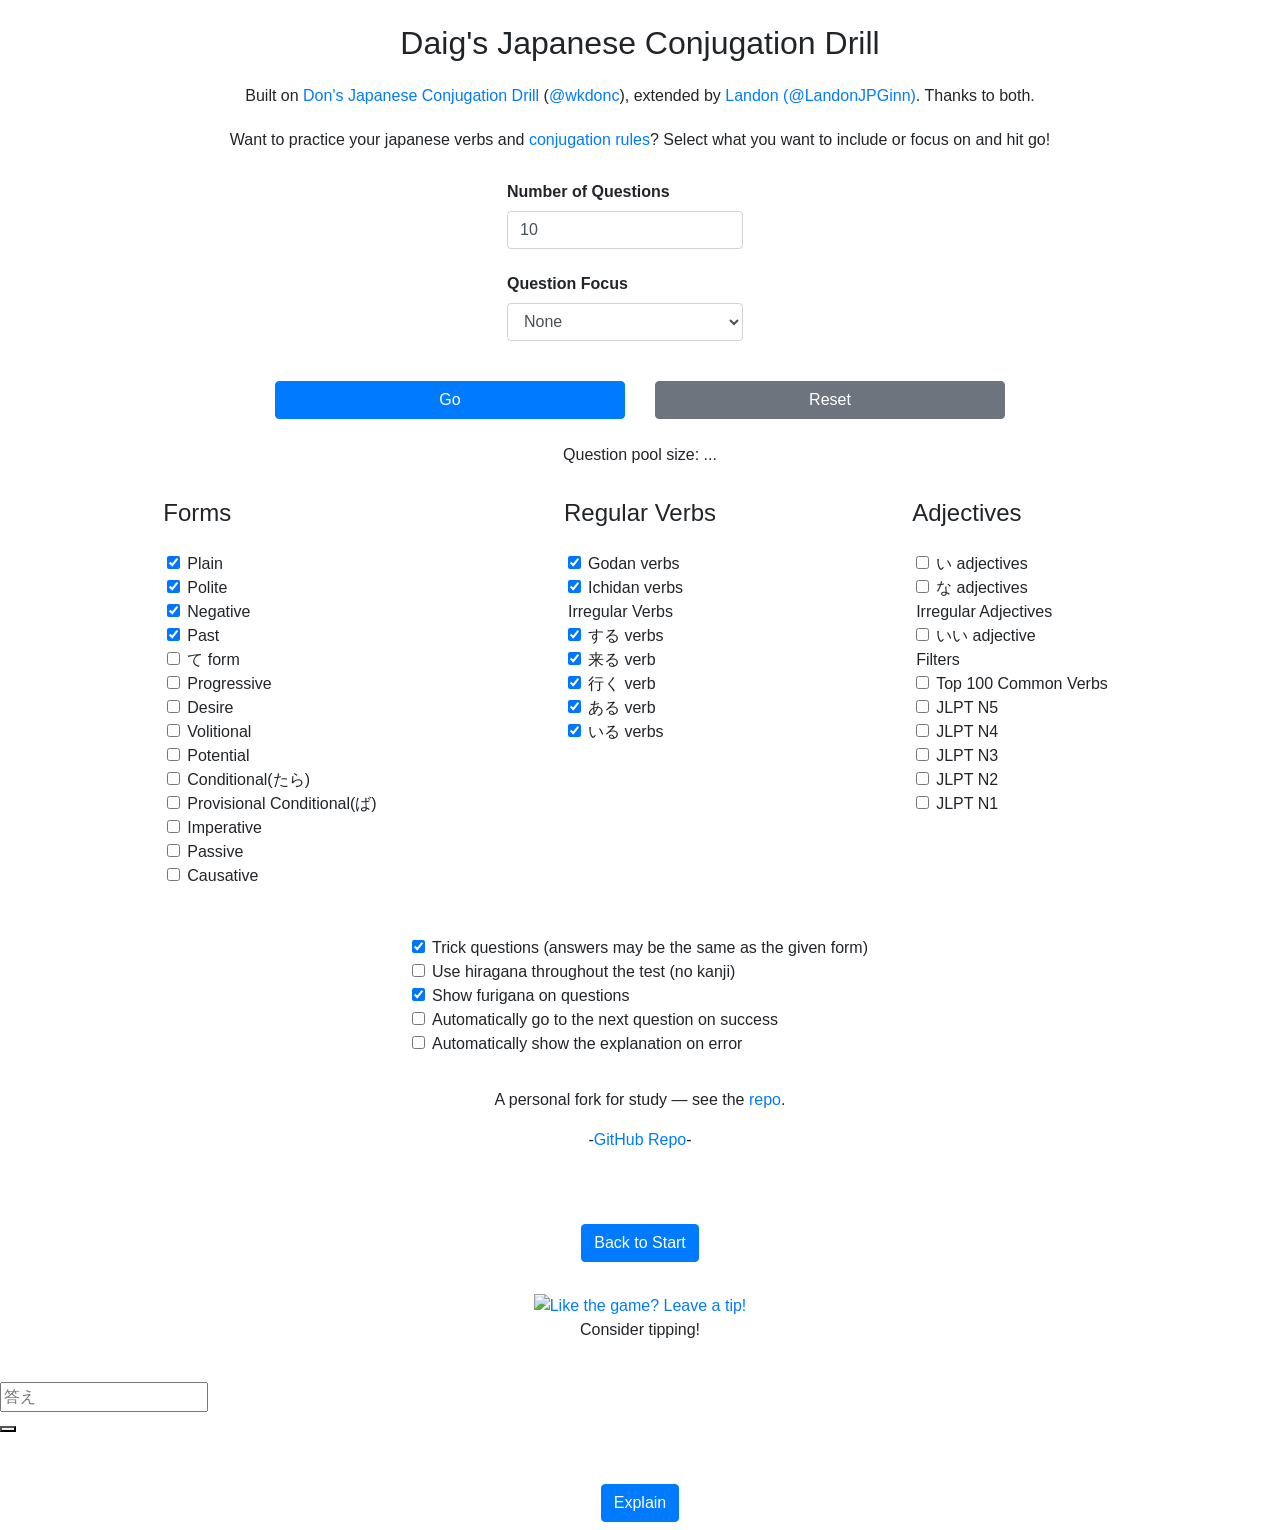
==== conjugation/drill.html @ f76a9292 "Rebrand to Daig's Japanese Conjugation Drill; strip upstream-personal assets Personal fork for conti" ====
<!DOCTYPE html>
<html lang="en">

<head>
  <meta charset="UTF-8">
  <meta property="og:title" content="Daig's Japanese Conjugation Drill" />
  <meta property="og:type" content="website" />
  <meta property="og:image" content="img/prev.png" />
  <meta property="og:image:width" content="300" />
  <meta property="og:image:height" content="300" />
  <meta name="viewport" content="width=device-width, initial-scale=1, shrink-to-fit=no">
  <link rel="stylesheet" href="https://stackpath.bootstrapcdn.com/bootstrap/4.3.1/css/bootstrap.min.css"
    integrity="sha384-ggOyR0iXCbMQv3Xipma34MD+dH/1fQ784/j6cY/iJTQUOhcWr7x9JvoRxT2MZw1T" crossorigin="anonymous">
  <link rel="stylesheet" href="drill.css" type="text/css" media="screen">
  <link rel="preconnect" href="https://fonts.googleapis.com">
  <link rel="preconnect" href="https://fonts.gstatic.com" crossorigin>
  <link href="https://fonts.googleapis.com/css2?family=Noto+Sans+JP:wght@100..900&display=swap" rel="stylesheet">

  <script defer src="https://code.jquery.com/jquery-3.7.1.min.js" integrity="sha256-/JqT3SQfawRcv/BIHPThkBvs0OEvtFFmqPF/lYI/Cxo=" crossorigin="anonymous"></script>
  <script defer type="module" src="rules.js"></script>
  <script defer type="module" src="drill.js"></script>

  <title>Daig's Japanese Conjugation Drill</title>
</head>

<body>


  <div id="splash" class="container mt-4">

    <h2 class="text-center mb-4">Daig's Japanese Conjugation Drill</h2>
    <h6 class="text-center mb-4">Built on <a href="https://wkdonc.github.io/conjugation/drill.html" target="_blank" rel="noopener noreferrer">Don's Japanese Conjugation Drill</a> (<a href="https://github.com/wkdonc/wkdonc.github.io" target="_blank" rel="noopener noreferrer">@wkdonc</a>), extended by <a href="https://github.com/LandonJPGinn/jp-verb-quiz" target="_blank" rel="noopener noreferrer">Landon (@LandonJPGinn)</a>. Thanks to both.</h6>
    <h6 class="text-center mb-4">Want to practice your japanese verbs and <a href="https://en.wikipedia.org/wiki/Japanese_conjugation" target="_blank" rel="noopener noreferrer">conjugation rules</a>? Select what you want to include or focus on and hit go!</h6>
    
    <div class="row container">
      <dl class="questionOptions mx-auto mb-0">
        <div class="form-group">
          <dt>
            <label for="numQuestions" class="col-form-label mr-2">Number of Questions</label>
          </dt>
          <dd>
            <input class="mb-2 form-control" type="number" placeholder="Questions"
              aria-label="Number of Questions" aria-describedby="basic-addon2" id="numQuestions" value="10">
          </dd>
        </div>
        <div class="form-group">
          <dt>
            <label for="questionFocus" class="col-form-label mr-2">Question Focus</label>
          </dt>
          <dd>
            <select id="questionFocus" class="form-control" aria-label="Question Focus">
              <option value="none">None</option>
              <option value="politeness">Politeness</option>
              <option value="negative">Negative</option>
              <option value="past">Past</option>
              <option value="te-form">て form</option>
              <option value="progressive">Progressive</option>
              <option value="desire">Desire</option>
              <option value="volitional">Volitional</option>
              <option value="potential">Potential</option>
              <option value="conditional">Conditional(たら)</option>
              <option value="provisional">Provisional Conditional(ば)</option>
              <option value="imperative">Imperative</option>
              <option value="passive">Passive</option>
              <option value="causative">Causative</option>
              <option value="tetakei">Godan て / た form</option>
            </select>
          </dd>
        </div>
      </dl>
    </div>

    <div class="row justify-content-center mb-4 mt-4">
      <div class="col-4">
        <button class="btn btn-primary col-12" type="button" id="go" onclick="event.preventDefault();">Go</button>
      </div>
      <div class="col-4">
        <button class="btn btn-secondary col-12" type="button" id="defaults" onclick="event.preventDefault();">Reset</button>
      </div>
    </div>

    
    <div class="text-center mb-4">Question pool size: <span id="questionCount">...</span></div>


    <div id="voiceSelectError" style="display: none">
        <div class="row justify-content-center mb-2 ml-2 mr-2">
             <div>You must select a voice first for speech synthesis.</div>
        </div>
    </div>

    <div class="container options">

      <div class="row">

        <div class="col-4 text-center">
          <div class="form-group">
            <div style="display: inline-block">
              <h4 class="text-left mt-2 mb-4">Forms</h4>
              <div class="text-left ml-1 form-check"><input class="form-check-input" type="checkbox" id="plain"
                  checked><label for="plain" class="form-check-label">Plain</label></div>
              <div class="text-left ml-1 form-check"><input class="form-check-input" type="checkbox" id="polite"
                  checked><label for="polite" class="form-check-label">Polite</label></div>
              <div class="text-left ml-1 form-check"><input class="form-check-input" type="checkbox" id="negative"
                  checked><label for="negative" class="form-check-label">Negative</label></div>
              <div class="text-left ml-1 form-check"><input class="form-check-input" type="checkbox" id="past"
                  checked><label for="past" class="form-check-label">Past</label></div>
              <div class="text-left ml-1 form-check"><input class="form-check-input" type="checkbox" id="te-form"><label
                  for="te-form" class="form-check-label">て form</label></div>
              <div class="text-left ml-1 form-check"><input class="form-check-input" type="checkbox"
                  id="progressive"><label for="progressive" class="form-check-label">Progressive</label></div>
              <div class="text-left ml-1 form-check"><input class="form-check-input" type="checkbox" id="desire"><label
                  for="desire" class="form-check-label">Desire</label></div>
              <div class="text-left ml-1 form-check"><input class="form-check-input" type="checkbox"
                  id="volitional"><label for="volitional" class="form-check-label">Volitional</label></div>
              <div class="text-left ml-1 form-check"><input class="form-check-input" type="checkbox"
                  id="potential"><label for="potential" class="form-check-label">Potential</label></div>
              <div class="text-left ml-1 form-check"><input class="form-check-input" type="checkbox"
                  id="conditional"><label for="conditional" class="form-check-label">Conditional(たら)</label></div>
              <div class="text-left ml-1 form-check"><input class="form-check-input" type="checkbox"
                  id="provisional"><label for="provisional" class="form-check-label">Provisional Conditional(ば)</label></div>
              <div class="text-left ml-1 form-check"><input class="form-check-input" type="checkbox"
                  id="imperative"><label for="imperative" class="form-check-label">Imperative</label></div>
              <div class="text-left ml-1 form-check"><input class="form-check-input" type="checkbox" id="passive"><label
                  for="passive" class="form-check-label">Passive</label></div>
              <div class="text-left ml-1 form-check"><input class="form-check-input" type="checkbox"
                  id="causative"><label for="causative" class="form-check-label">Causative</label></div>
            </div>
          </div>
        </div>

        <div class="col-8">

          <div class="row">

            <div class="col-md-6 text-center">
              <div class="form-group">
                <div style="display: inline-block">
                  <h4 class="text-left mt-2 mb-4">Regular Verbs</h4>
                  <div class="text-left ml-1 form-check"><input class="form-check-input" type="checkbox" id="godan"
                      checked><label for="godan" class="form-check-label">Godan verbs</label></div>
                  <div class="text-left ml-1 form-check"><input class="form-check-input" type="checkbox" id="ichidan"
                      checked><label for="ichidan" class="form-check-label">Ichidan verbs</label></div>

                  <div class="text-left ml-1 specials">Irregular Verbs</div>
                  <div class="text-left ml-1 form-check"><input class="form-check-input" type="checkbox" id="suru"
                    checked><label for="suru" class="form-check-label">する verbs</label></div>
                  <div class="text-left ml-1 form-check"><input class="form-check-input" type="checkbox" id="kuru"
                      checked><label for="kuru" class="form-check-label">来る verb</label></div>
                  <div class="text-left ml-1 form-check"><input class="form-check-input" type="checkbox" id="iku"
                      checked><label for="iku" class="form-check-label">行く verb</label></div>
                  <div class="text-left ml-1 form-check"><input class="form-check-input" type="checkbox" id="aru"
                      checked><label for="aru" class="form-check-label">ある verb</label></div>
                  <div class="text-left ml-1 form-check"><input class="form-check-input" type="checkbox" id="iru"
                      checked><label for="iru" class="form-check-label">いる verbs</label></div>

                </div>
              </div>
            </div>

            <div class="col-md-6 text-center">
              <div class="form-group">
                <div style="display: inline-block">
                  <h4 class="text-left mt-2 mb-4">Adjectives</h4>
                  <div class="text-left ml-1 form-check"><input class="form-check-input" type="checkbox"
                      id="i-adjective"><label for="i-adjective" class="form-check-label">い adjectives</label></div>
                  <div class="text-left ml-1 form-check"><input class="form-check-input" type="checkbox"
                      id="na-adjective"><label for="na-adjective" class="form-check-label">な adjectives</label></div>
                  <div class="text-left ml-1 specials">Irregular Adjectives</div>
                  <div class="text-left ml-1 form-check"><input class="form-check-input" type="checkbox" id="ii"><label
                      for="ii" class="form-check-label">いい adjective</label></div>
                  <div class="text-left ml-1 specials">Filters</div>
                  <div class="text-left ml-1 form-check"><input class="form-check-input" type="checkbox" id="common"><label
                    for="common" class="form-check-label">Top 100 Common Verbs</label></div>
                  <div class="text-left ml-1 form-check"><input class="form-check-input" type="checkbox" id="n5"><label
                    for="n5" class="form-check-label">JLPT N5</label></div>
                  <div class="text-left ml-1 form-check"><input class="form-check-input" type="checkbox" id="n4"><label
                    for="n4" class="form-check-label">JLPT N4</label></div>
                  <div class="text-left ml-1 form-check"><input class="form-check-input" type="checkbox" id="n3"><label
                    for="n3" class="form-check-label">JLPT N3</label></div>
                  <div class="text-left ml-1 form-check"><input class="form-check-input" type="checkbox" id="n2"><label
                    for="n2" class="form-check-label">JLPT N2</label></div>
                  <div class="text-left ml-1 form-check"><input class="form-check-input" type="checkbox" id="n1"><label
                    for="n1" class="form-check-label">JLPT N1</label></div>
                </div>
              </div>
            </div>
          </div>
        </div>
      </div>
    </div>

    <div id="politePlainError" style="display: none">
        <div class="text-center mb-2">You must select at least one of 'Plain' and 'Polite'.</div>
    </div>

    <div id="noQuestionError" style="display: none">
      <div class="text-center mb-2">Not enough available questions.</div>
  </div>

    <div class="row justify-content-center mt-3 ml-2 mr-2">
        <div id="voice_select_options" class="form-check" style="display: none">
            <label class="form-check-label" for="voice_select">Select voice (Notice: Online voices may incur data charges!)</label>
            <br>
            <div>Also: Non-Japanese voices may not work at all.</div>
            <br>
            <select id="voice_select"><option><i>Select voice...</i></option></select>
        </div>
    </div>

    <div class="row justify-content-center mt-3 ml-2 mr-2">
      <div class="form-group">
        <div class="form-check"><input class="form-check-input" type="checkbox" id="trick" checked><label
            class="form-check-label" for="trick">Trick questions (answers may be the same as the given form)</label>
        </div>
        <div class="form-check"><input class="form-check-input" type="checkbox" id="kana"><label
            class="form-check-label" for="kana">Use hiragana throughout the test (no kanji)</label></div>
        <div class="form-check"><input class="form-check-input" type="checkbox" id="furigana_always" checked><label
            class="form-check-label" for="furigana_always">Show furigana on questions</label></div>
        <!-- Reccomended by toxinu -->
        <div class="form-check" id="goToNextQuestion">
          <input class="form-check-input" type="checkbox" id="go_to_next_question">
          <label class="form-check-label" for="go_to_next_question">Automatically go to the next question on success</label>
        </div>
        <div class="form-check" id="autoShowExplanatioj">
          <input class="form-check-input" type="checkbox" id="auto_show_explanation">
          <label class="form-check-label" for="auto_show_explanation">Automatically show the explanation on error</label>
        </div>
        <!-- <div class="form-check" id="useVoiceSection" style="display: none"><input class="form-check-input" type="checkbox" id="use_voice"><label
            class="form-check-label" for="use_voice">Use speech synthesis (experimental)</label></div> -->
      </div>
    </div>
    <div class="row justify-content-center mt-3 ml-2 mr-2">
      <p>A personal fork for study — see the <a href="https://github.com/Daiwa-Scholars-Two-Thousand-Twenty-VIBE/daigs-japanese-conjugation-drill" target="_blank" rel="noopener noreferrer">repo</a>.</p>
    </div> 
    <div class="row justify-content-center mt-0 ml-2 mr-2">
      <p>-<a href="https://github.com/LandonJPGinn/jp-verb-quiz" target="_blank" rel="noopener noreferrer">GitHub Repo</a>-</p>
    </div>

  </div>

  <div id="scoreSection" class="mt-4 ml-4 mr-4">

    <div>

      <div class="row">
        <div class="col-12">
          <h1 class="text-center">
            <span id="scoreSectionTitleNarrow"></span>
          </h1>
          <div id="scoreSectionTitle" class="text-center"></div>
        </div>
      </div>

      <div class="row">
        <div class="col-12">
          <div id="history"></div>
        </div>
      </div>
    </div>

    <div class="row mt-4">
      <div class="col-12">
        <div class="text-center">
          <button class="btn btn-primary mb-2" id="backToStart">Back to Start</button>
        </div>
      </div>
    </div>

    <div class="row mt-4">
      <div class="col-12">
        <div class="text-center">
          <a href="https://venmo.com/u/Landon-Ginn" target="_blank" rel="noopener noreferrer"><img src="img/tipqr.png" alt="Like the game? Leave a tip!" width="128"></a><br>
          <p>Consider tipping!</p>
        </div>
      </div>
    </div>

    <div class="row col-12 mt-4 mx-auto">

    </div>

  </div>

  <div id="quizSection">

    <div class="progressContainer">
      <div class="progressBar" style="width: 0%">
      </div>
    </div>

    <div class="questionOuter">
      <div id="question">
        <div id="questionFirstHalf"></div>
        <div id="questionSecondHalf"></div>
      </div>
    </div>

    <div id="inputArea" class="row">
      <div class="col-12">
        <form name="quizForm" action="javascript:processAnswer()">
          <input placeholder="答え" autocomplete="off" autocapitalize="off" id="answer" aria-label="答え">
        </form>
      </div>
    </div>

    <div id="proceed">

      <button id="responseButton" onclick="javascript:proceed()">
      </button>

      <div id="message">
        <div class="row mt-4">
          <div class="col-12 text-center" id="correction"></div>
        </div>
        <div class="row mt-4">
          <button class="btn btn-primary mb-2 mx-auto" onclick="javascript:explain()">Explain</button>
        </div>
      </div>

    </div>

    <div class="row ml-4 mr-4">

      <div style="display: none" id="explanation" class="mt-4 col mx-auto">
        <h4>Root Word</h4>
        <div class="explain-answer-single">
          <p><span id="explain-given-base"></span> - meaning: <span id="explain-meaning"></span>.</p>
          <div class="indented">
            <p><a id="jisho-link" href="#" target="_blank" rel="noopener noreferrer"><span class="emphasis2"><span id="explain-sentence-jp"></span></span></a><br>
            <span class="subtext2"><span id="explain-sentence-en"></span></span></p>
          </div>
          <div>
            <p><span id="explain-notes"></span>
          </div>
        </div>

        <h3>1. Recognise the given form</h3>

        <p><span id="explain-given"></span> is the <span id="explain-given-tags"></span> form of the <span
            id="explain-group"></span> <span class="explain-given-dictionary"></span>.</p>

        <h3>2. Change the form</h3>

        <div class="explain-answer-single">
          <p class="explain-no-trick">The answer is the <span class="explain-answer-tags"></span> form of the word
            because the question asked for the <span class="highlight"><span class="explain-transform"></span></span>
            version.</p>
          <p class="explain-trick">The question asked for the <span class="highlight"><span
                class="explain-transform"></span></span> version. However, this was already the case and so it was a
            trick question.</p>
        </div>

        <div class="explain-answer-multiple">
          <p class="explain-no-trick">The answers are the <span class="explain-answer-tags"></span> forms of the word
            because the question asked for a <span class="highlight"><span class="explain-transform"></span></span>
            version.</p>
          <p class="explain-trick">The question asked for a <span class="highlight"><span
                class="explain-transform"></span></span> form of the word. However, this was already the case and so it
            was a trick question.</p>
        </div>

        <h3>3. Produce the required form</h3>

        <p class="explain-answer-single">The correct answer is the
          <span class="explain-answer-tags2"></span> form: <span class="explain-answer"></span>
        </p>

        <div class="explain-answer-multiple">
          <p>
            The possible correct answers are the <span class="explain-answer-tags2"></span> forms:
          </p>
          <ul class="explain-answer-as-list"></ul>
        </div>

        <div class="explain-answer-single">
          <p>
            Find an issue? <a href="https://github.com/Daiwa-Scholars-Two-Thousand-Twenty-VIBE/daigs-japanese-conjugation-drill/issues" target="_blank" rel="noopener noreferrer">Open an issue</a>.
          </p>
        </div>
        <div class="row col-12 mt-4">
          <button id="explain-proceed-button" class="centre btn btn-primary mb-2 mx-auto"
            onclick="javascript:proceed()">OK, next question</button>
        </div>

      </div>
    </div>


  </div>

</body>

</html>
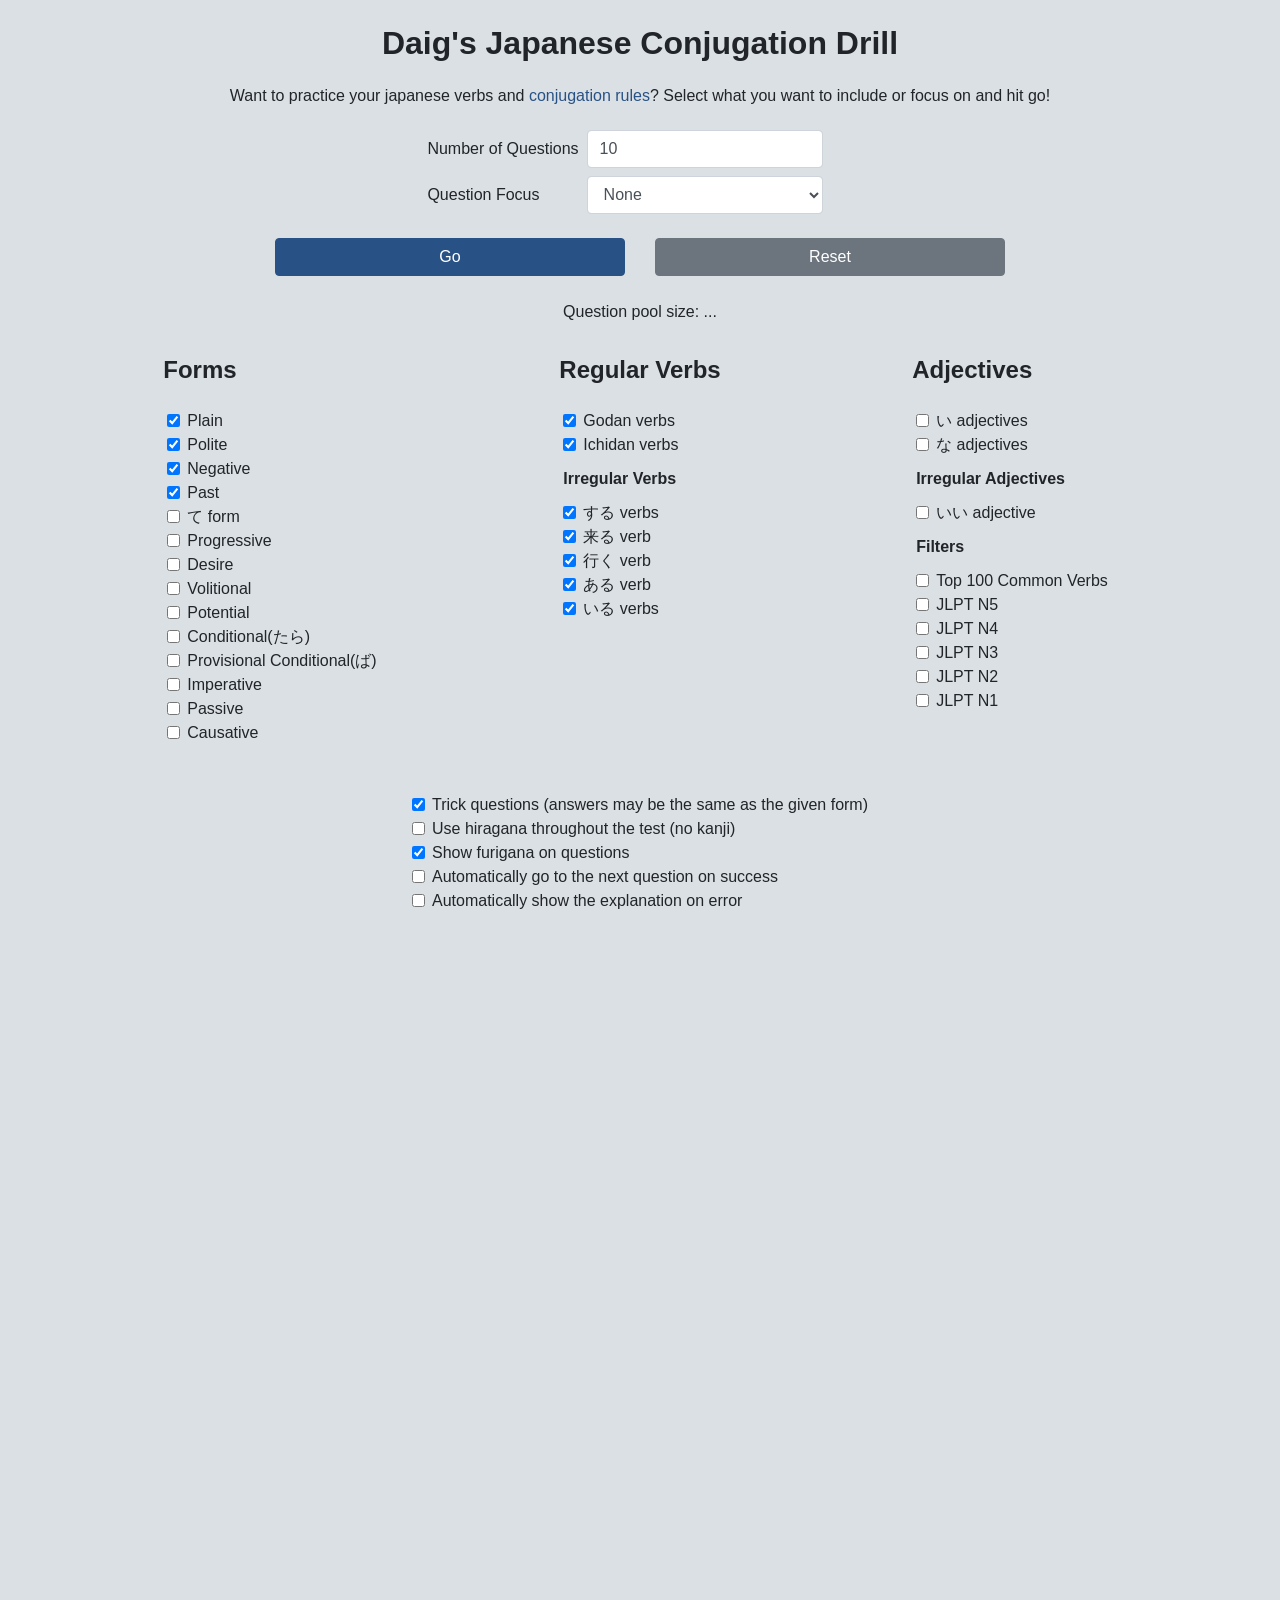
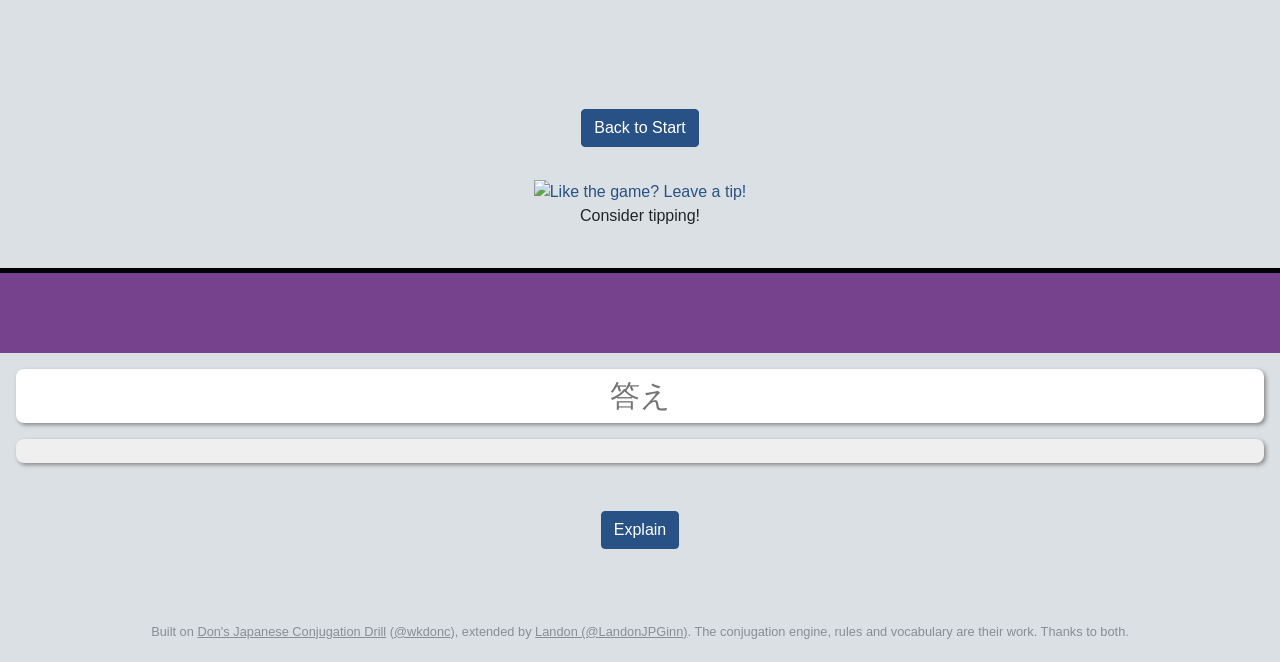
==== commit f1dc774d: "Move upstream credit from the header into a footer The "Built on…" line sat directly under the title" ====
--- a/conjugation/drill.html
+++ b/conjugation/drill.html
@@ -29,7 +29,6 @@
   <div id="splash" class="container mt-4">
 
     <h2 class="text-center mb-4">Daig's Japanese Conjugation Drill</h2>
-    <h6 class="text-center mb-4">Built on <a href="https://wkdonc.github.io/conjugation/drill.html" target="_blank" rel="noopener noreferrer">Don's Japanese Conjugation Drill</a> (<a href="https://github.com/wkdonc/wkdonc.github.io" target="_blank" rel="noopener noreferrer">@wkdonc</a>), extended by <a href="https://github.com/LandonJPGinn/jp-verb-quiz" target="_blank" rel="noopener noreferrer">Landon (@LandonJPGinn)</a>. Thanks to both.</h6>
     <h6 class="text-center mb-4">Want to practice your japanese verbs and <a href="https://en.wikipedia.org/wiki/Japanese_conjugation" target="_blank" rel="noopener noreferrer">conjugation rules</a>? Select what you want to include or focus on and hit go!</h6>
     
     <div class="row container">
@@ -230,13 +229,6 @@
             class="form-check-label" for="use_voice">Use speech synthesis (experimental)</label></div> -->
       </div>
     </div>
-    <div class="row justify-content-center mt-3 ml-2 mr-2">
-      <p>A personal fork for study — see the <a href="https://github.com/Daiwa-Scholars-Two-Thousand-Twenty-VIBE/daigs-japanese-conjugation-drill" target="_blank" rel="noopener noreferrer">repo</a>.</p>
-    </div> 
-    <div class="row justify-content-center mt-0 ml-2 mr-2">
-      <p>-<a href="https://github.com/LandonJPGinn/jp-verb-quiz" target="_blank" rel="noopener noreferrer">GitHub Repo</a>-</p>
-    </div>
-
   </div>
 
   <div id="scoreSection" class="mt-4 ml-4 mr-4">
@@ -389,6 +381,15 @@
 
   </div>
 
+  <footer class="site-credit">
+    <p>
+      Built on <a href="https://wkdonc.github.io/conjugation/drill.html" target="_blank" rel="noopener noreferrer">Don's Japanese Conjugation Drill</a>
+      (<a href="https://github.com/wkdonc/wkdonc.github.io" target="_blank" rel="noopener noreferrer">@wkdonc</a>),
+      extended by <a href="https://github.com/LandonJPGinn/jp-verb-quiz" target="_blank" rel="noopener noreferrer">Landon (@LandonJPGinn)</a>.
+      The conjugation engine, rules and vocabulary are their work. Thanks to both.
+    </p>
+  </footer>
+
 </body>
 
 </html>
--- a/conjugation/drill.css
+++ b/conjugation/drill.css
@@ -0,0 +1,384 @@
+:root {
+  --primary-colour: #285185;
+}
+/* Colors Changed to match Japanese official colors: https://project-japan.jp/japanese-traditional-colors-purple/ */
+/* Edomurasaki: #77428D;
+Kuro: #462b42;
+Shikon: #410845;
+Kurenai: #992a2a;
+Midori: #217b21;
+Kohaku: #995c2a;
+Shiro: white; */
+
+
+body, input {
+  font-family: "Noto Sans JP", sans-serif;
+  background: #dbe0e4;
+
+  --other: #77428D;
+  --neutral-dark: #410845;
+  --incorrect: #992a2a;
+  --correct: #217b21;
+  --neutral: #995c2a;
+  --question-furigana: white;
+  --input-background: white;
+  --input-shadow: #888;
+  --input-color: white;
+  --shake-level: 6px;
+}
+
+.questionOuter {
+  background: var(--other);
+}
+
+#question {
+  padding-top: 40px;
+  padding-bottom: 40px;
+  font-size: 16px;
+  text-shadow: 2px 2px 4px var(--neutral-dark);
+  color: white;
+}
+
+#questionFirstHalf,
+#questionSecondHalf {
+  margin-left: auto;
+  margin-right: auto;
+  display: table;
+}
+
+#answer {
+  font-size: 16px;
+}
+
+#responseButton {
+  font-size: 16px;
+  line-height: 16px;
+}
+
+/* Responsive text size */
+
+@media (max-width: 575px) {
+  .navbar-brand {
+    font-size: 1.15rem;
+  }
+}
+
+/* Small devices (landscape phones, 576px and up) */
+@media (min-width: 576px) {
+
+  #question {
+    font-size: 24px;
+  }
+
+  #answer, .correct, .incorrect {
+    font-size: 24px;
+  }
+
+  #responseButton {
+    font-size: 24px;
+    line-height: 24px;
+  }
+}
+
+/* Medium devices (tablets, 768px and up) */
+@media (min-width: 768px) {
+
+  #question {
+    font-size: 32px;
+  }
+
+  #answer, .correct, .incorrect {
+    font-size: 30px;
+  }
+
+  #responseButton {
+    font-size: 30px;
+    line-height: 30px;
+  }
+}
+
+/* Large devices (desktops, 992px and up) */
+@media (min-width: 992px) {
+
+  #question {
+    font-size: 40px;
+  }
+
+  #answer, .correct, .incorrect {
+    font-size: 30px;
+  }
+
+  #responseButton {
+    font-size: 30px;
+    line-height: 30px;
+  }
+}
+
+/* Extra large devices (large desktops, 1200px and up) */
+@media (min-width: 1200px) {
+
+  #question {
+    font-size: 40px;
+  }
+
+  #answer, .correct, .incorrect {
+    font-size: 30px;
+  }
+
+  #responseButton {
+    font-size: 30px;
+    line-height: 30px;
+  }
+}
+
+#inputArea {
+  background: var(--input-background);
+}
+
+#inputArea, .correct, .incorrect {
+  box-shadow: 2px 2px 4px 0px var(--input-shadow);
+  width: calc(100vw - 32px);
+  margin-left: auto;
+  margin-right: auto;
+  margin-top: 16px;
+  margin-bottom: 16px;
+  border-radius: .5rem;
+}
+
+#answer {
+  background: var(--input-background);
+  width: 100%;
+  border: 0;
+  padding-top: 12px;
+  padding-bottom: 12px;
+  text-align: center;
+}
+
+#answer, .correct, .incorrect {
+  height: 54px;
+}
+
+#answer:focus {
+  outline-width: 0;
+  outline: none;
+}
+
+.correct,
+.incorrect {
+  padding-top: 12px;
+  padding-bottom: 12px;
+  text-align: center;
+  color: var(--input-color);
+}
+
+.correct {
+  background-color: var(--correct);
+}
+
+.incorrect {
+  background-color: var(--incorrect);
+}
+
+#responseButton {
+
+  border: none;
+  box-shadow: 2px 2px 4px 0px var(--input-shadow);
+  width: calc(100vw - 32px);
+  margin-left: auto;
+  margin-right: auto;
+  border-radius: .5rem;
+
+  padding-top: 12px;
+  padding-bottom: 12px;
+  display: table;
+
+  color: var(--input-color);
+}
+
+.answer-correct {
+  color: red;
+}
+
+.answer-wrong {
+  color: blue;
+}
+
+input#numQuestions {
+  width: 100%;
+}
+
+select#questionFocus {
+  width: 100%;
+}
+
+div.options ul {
+  list-style-type: none;
+  margin: 0;
+  padding-left: 16px;
+}
+
+.tag {
+  display: inline-block;
+  border-radius: 3px;
+  background: orange;
+  padding-left: 6px;
+  padding-right: 6px;
+  padding-top: 2px;
+  padding-bottom: 2px;
+}
+
+.specials {
+  font-weight: bold;
+  margin-top: 10px;
+  margin-bottom: 10px;
+}
+
+h2, h4 {
+  font-weight: bold;
+}
+
+@media (max-width: 420px) {
+
+  #splash h2 {
+    font-size: 1.3em;
+    margin-bottom: 1.0em
+  } 
+}
+
+@keyframes shake {
+  0% { transform: translate(0px, 0px); }
+  12.5% { transform: translate(calc(0px - var(--shake-level)), 0px); }
+  25% { transform: translate(var(--shake-level), 0px); }
+  37.5% { transform: translate(calc(0px - var(--shake-level)), 0px); }
+  50% { transform: translate(var(--shake-level), 0px); }
+  62.5% { transform: translate(calc(0px - var(--shake-level)), 0px); }
+  75% { transform: translate(var(--shake-level), 0px); }
+  87.5% { transform: translate(calc(0px - var(--shake-level)), 0px); }
+  100% { transform: translate(0px, 0px); }
+}
+
+.shake {
+  animation: shake 0.36s;
+  animation-iteration-count: 1;
+}
+
+dl.questionOptions {
+  display: table;
+}
+
+dl.questionOptions > div {
+  display: table-row;
+}
+
+dl.questionOptions dt {
+  font-weight: 400;
+  display: table-cell;
+}
+
+dl.questionOptions dd {
+  display: table-cell;
+}
+
+#quizSection span.emphasis {
+  color: #ffb055;
+}
+
+#quizSection span.first,
+#scoreSection span.first {
+  text-transform: capitalize;
+}
+
+ruby.furiganaHover rt, ruby.furiganaHover rp {
+  opacity: 0;
+  transition: opacity 0.2s;
+}
+
+ruby.furiganaHover:hover rt, ruby.furiganaHover:hover rp {
+  opacity: 100;
+}
+
+div#history {
+  height: calc(100vh - 11em);
+  overflow-y: auto;
+  overflow-x: hidden;
+}
+
+a, a:hover, a:visited, .breadcrumb-item.active {
+  color: var(--primary-colour);
+}
+
+button.btn.btn-primary {
+  background-color: var(--primary-colour);
+  border-color: var(--primary-colour);
+}
+
+.btn.focus, .btn:focus {
+      box-shadow: 0 0 0 .2rem #0060c080;
+}
+
+.btn-primary.focus, .btn-primary:focus {
+      box-shadow: 0 0 0 .2rem #0060c080;
+}
+
+#voiceSelectError {
+  color: red;
+}
+
+#politePlainError {
+  color: red;
+}
+
+div.halfSpeed {
+  font-size: 50%;
+  text-align: center;
+}
+
+.progressContainer {
+  width: 100vw;
+  height: 5px;
+  background: black;
+}
+
+.progressBar {
+  height: 5px;
+  background: white;
+}
+
+.emphasis2 {
+  font-style: italic;
+  color: blue;
+}
+
+.subtext2 {
+  font-size: 0.8em;
+  font-style: bold;
+  vertical-align: super;
+  line-height: 1.0;
+}
+
+.indented {
+  margin-left: 1em;
+  padding-left: 1em;
+  padding-top: .2em;
+  background-color: #ebf1f7;
+  border-radius: .5rem;
+}
+
+.warning {
+  color: red;
+}
+/* footer credit — present but out of the way while drilling */
+.site-credit {
+  margin: 3rem 0 1.25rem;
+  padding: 1rem 1.5rem 0;
+  border-top: 1px solid #dee2e6;
+  text-align: center;
+}
+.site-credit p {
+  margin: 0;
+  font-size: 0.8rem;
+  line-height: 1.6;
+  color: #868e96;
+}
+.site-credit a { color: #868e96; text-decoration: underline; }
+.site-credit a:hover { color: #495057; }
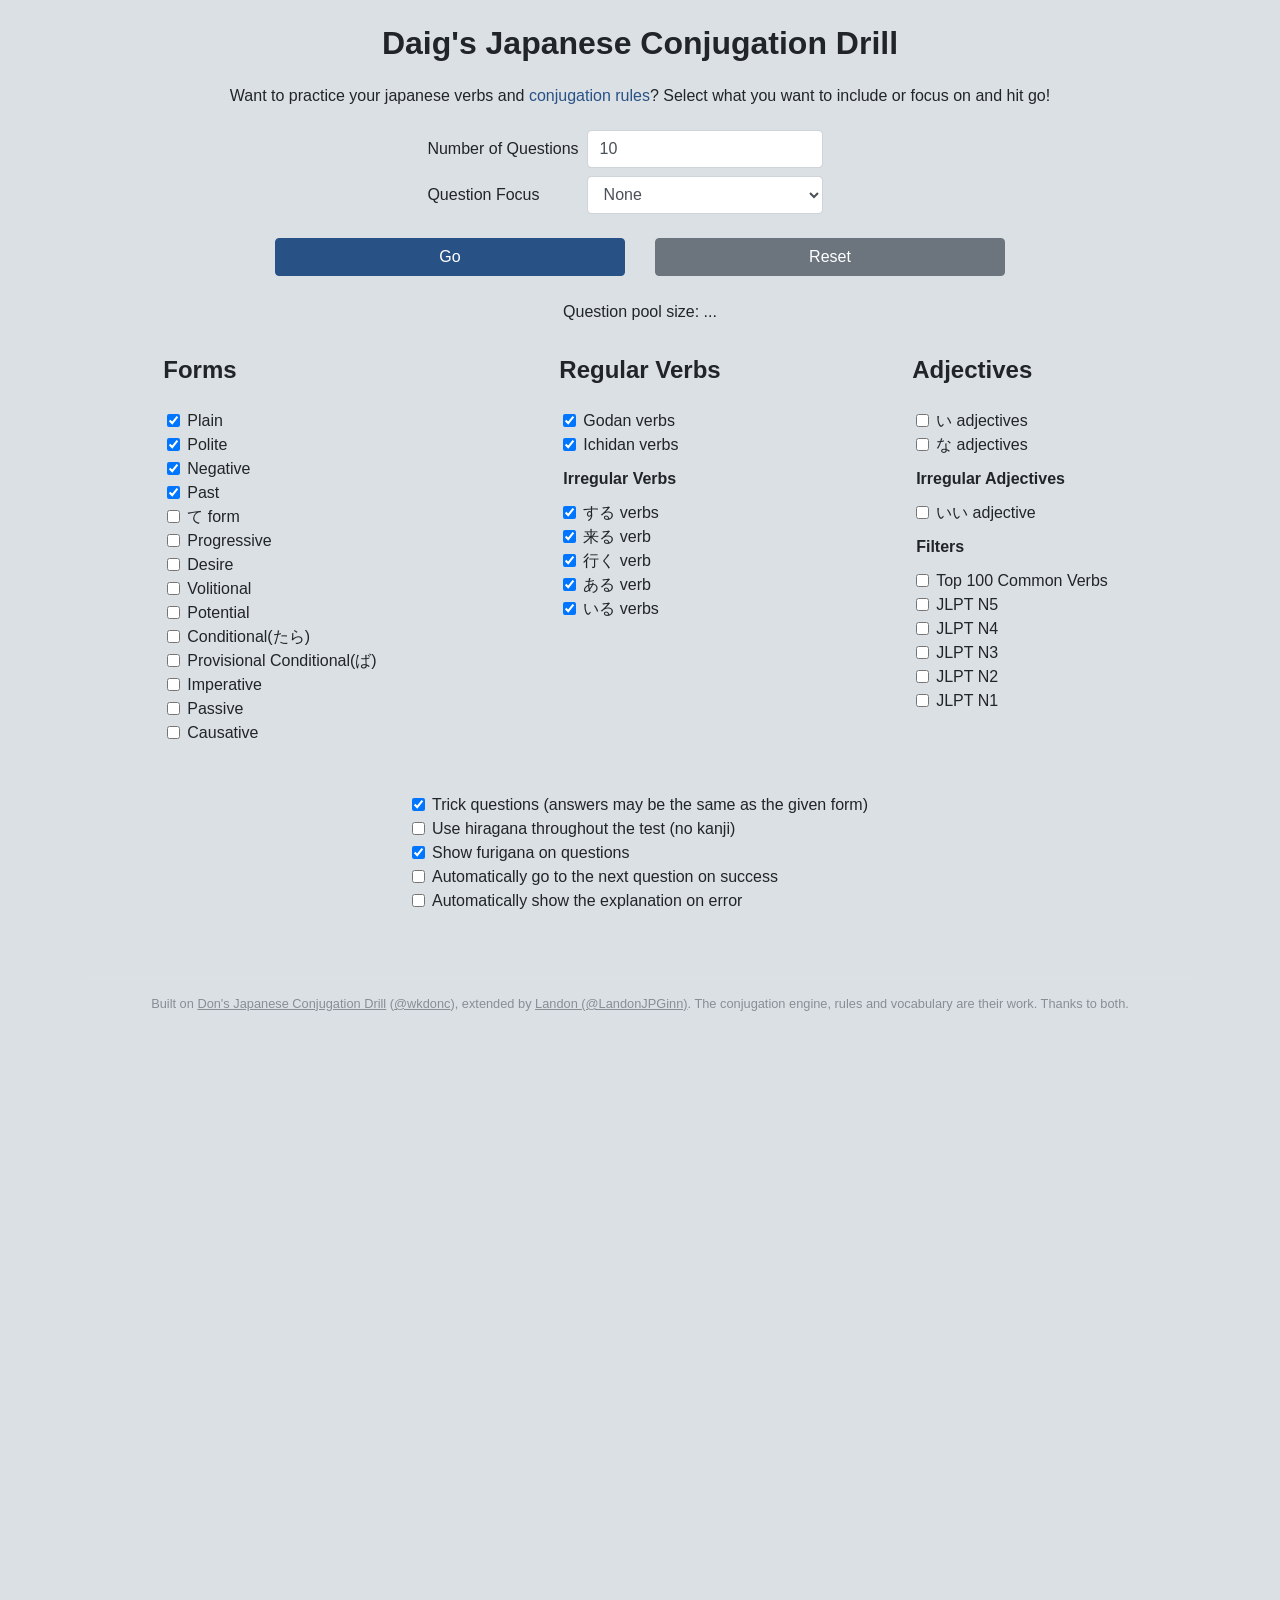
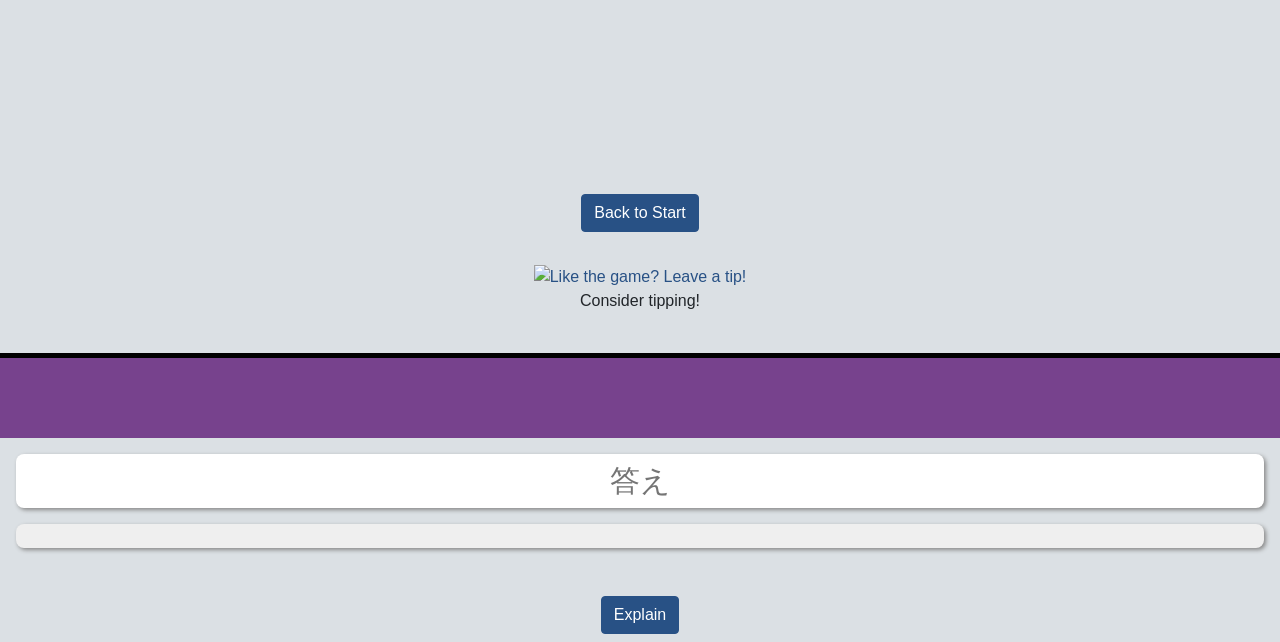
==== commit 8e98fe6e: "Show upstream credit on the setup screen only, not during reps Moved the footer inside #splash. dril" ====
--- a/conjugation/drill.html
+++ b/conjugation/drill.html
@@ -229,6 +229,15 @@
             class="form-check-label" for="use_voice">Use speech synthesis (experimental)</label></div> -->
       </div>
     </div>
+
+    <footer class="site-credit">
+      <p>
+        Built on <a href="https://wkdonc.github.io/conjugation/drill.html" target="_blank" rel="noopener noreferrer">Don's Japanese Conjugation Drill</a>
+        (<a href="https://github.com/wkdonc/wkdonc.github.io" target="_blank" rel="noopener noreferrer">@wkdonc</a>),
+        extended by <a href="https://github.com/LandonJPGinn/jp-verb-quiz" target="_blank" rel="noopener noreferrer">Landon (@LandonJPGinn)</a>.
+        The conjugation engine, rules and vocabulary are their work. Thanks to both.
+      </p>
+    </footer>
   </div>
 
   <div id="scoreSection" class="mt-4 ml-4 mr-4">
@@ -381,14 +390,6 @@
 
   </div>
 
-  <footer class="site-credit">
-    <p>
-      Built on <a href="https://wkdonc.github.io/conjugation/drill.html" target="_blank" rel="noopener noreferrer">Don's Japanese Conjugation Drill</a>
-      (<a href="https://github.com/wkdonc/wkdonc.github.io" target="_blank" rel="noopener noreferrer">@wkdonc</a>),
-      extended by <a href="https://github.com/LandonJPGinn/jp-verb-quiz" target="_blank" rel="noopener noreferrer">Landon (@LandonJPGinn)</a>.
-      The conjugation engine, rules and vocabulary are their work. Thanks to both.
-    </p>
-  </footer>
 
 </body>
 
